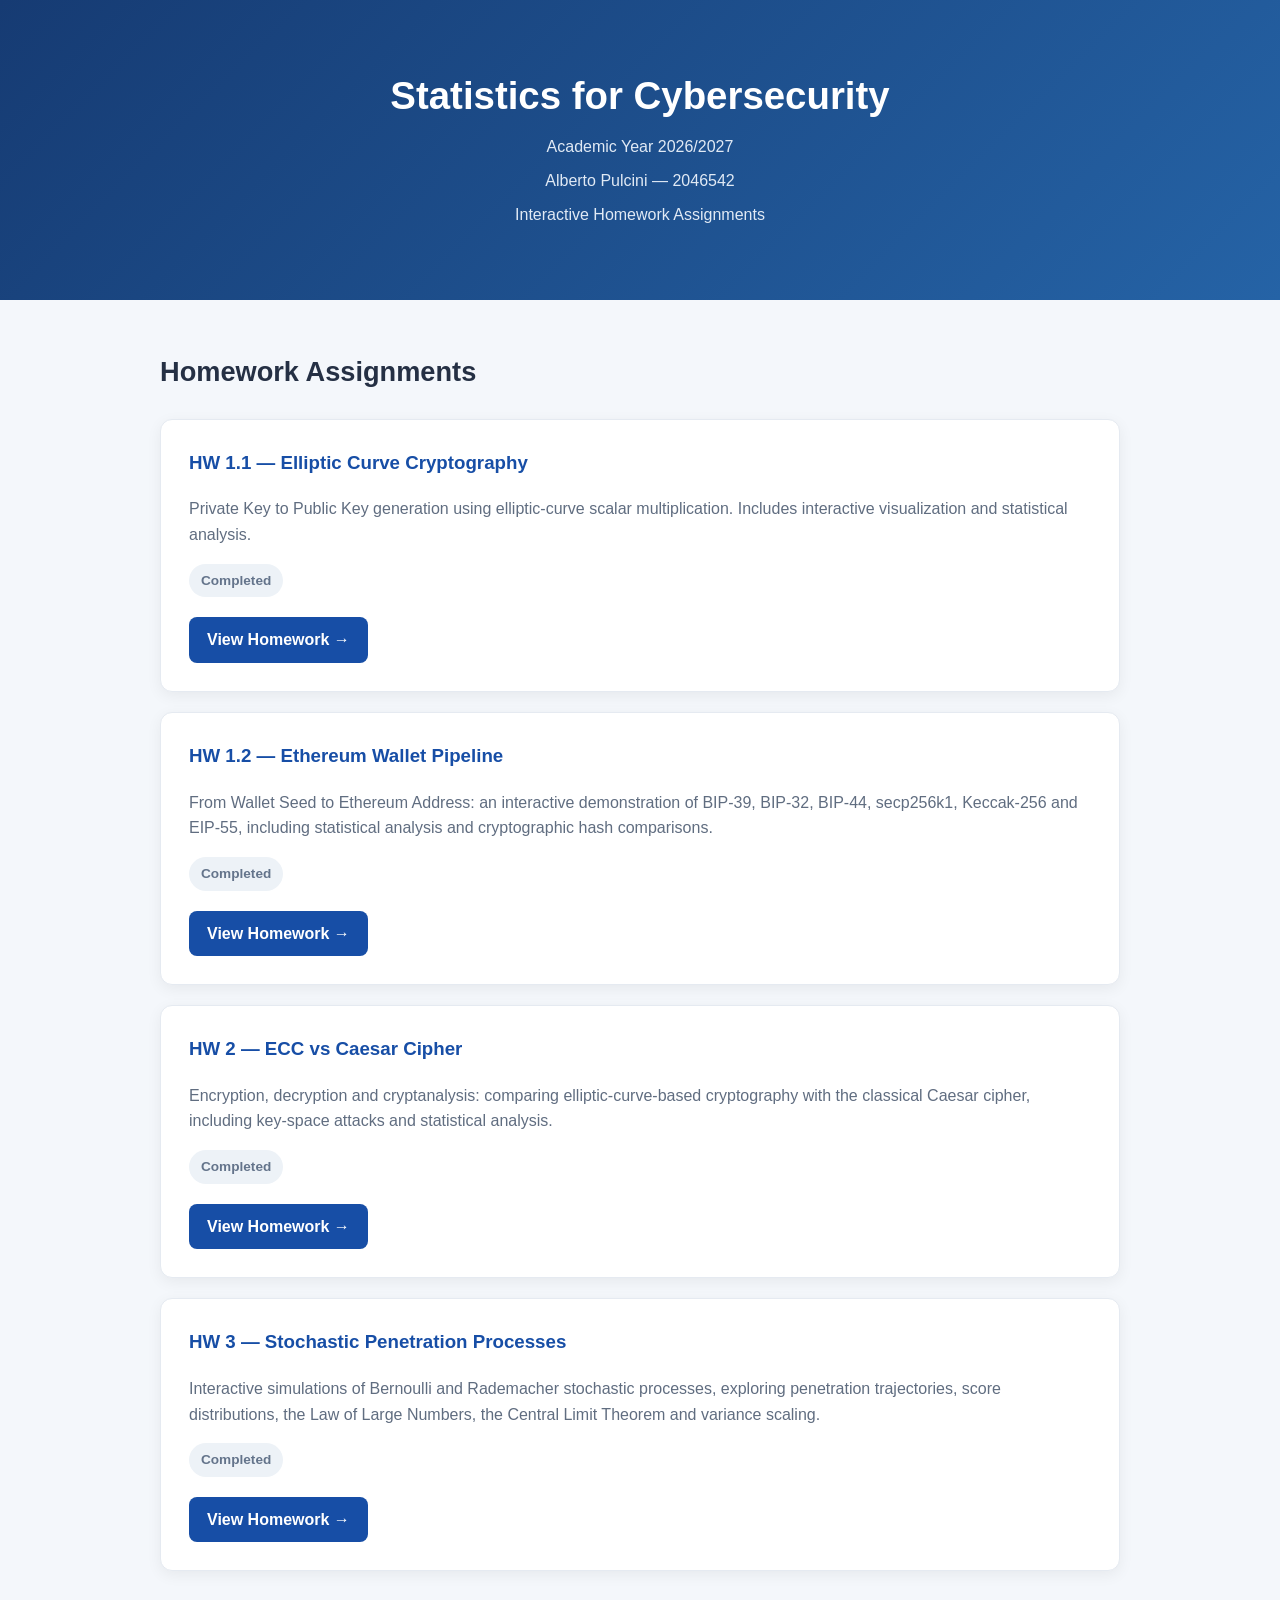
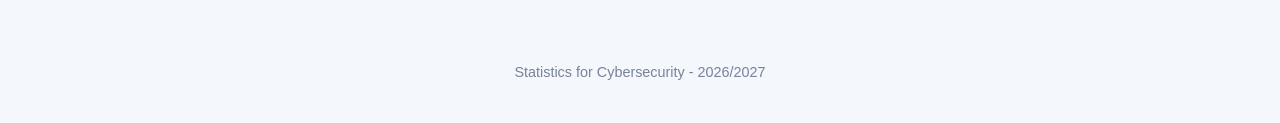
==== index.html @ 11574740 "HW3 - Results and Conclusions" ====
<!DOCTYPE html>
<html lang="en">
<head>
  <meta charset="UTF-8">
  <meta name="viewport"
        content="width=device-width, initial-scale=1.0">

  <title>Statistics for Cybersecurity</title>
  <link rel="stylesheet" href="css/style.css">
</head>

<body>

  <header>
    <h1>Statistics for Cybersecurity</h1>
    <p>Academic Year 2026/2027</p>
    <p>Alberto Pulcini — 2046542</p>
    <p>Interactive Homework Assignments</p>
  </header>

  <main>
    <section class="homework-section">
      <h2>Homework Assignments</h2>
      

      <div class="card">
        <h3>HW 1.1 — Elliptic Curve Cryptography</h3>
      
        <p>
          Private Key to Public Key generation using
          elliptic-curve scalar multiplication.
          Includes interactive visualization and
          statistical analysis.
        </p>
      
        <span class="status">Completed</span>
      
        <div class="card-actions">
          <a href="homework-01/" class="homework-button">
            View Homework →
          </a>
        </div>
      </div>

      

      <div class="card">
        <h3>HW 1.2 — Ethereum Wallet Pipeline</h3>
      
        <p>
          From Wallet Seed to Ethereum Address:
          an interactive demonstration of BIP-39,
          BIP-32, BIP-44, secp256k1, Keccak-256
          and EIP-55, including statistical analysis
          and cryptographic hash comparisons.
        </p>
      
        <span class="status">Completed</span>
      
        <div class="card-actions">
          <a href="homework-02/" class="homework-button">
            View Homework →
          </a>
        </div>
      </div>



      <div class="card">
        <h3>HW 2 — ECC vs Caesar Cipher</h3>
      
        <p>
          Encryption, decryption and cryptanalysis:
          comparing elliptic-curve-based cryptography
          with the classical Caesar cipher, including
          key-space attacks and statistical analysis.
        </p>
      
        <span class="status">Completed</span>
      
        <div class="card-actions">
          <a href="homework-03/" class="homework-button">
            View Homework →
          </a>
        </div>
      </div>



      <div class="card">
        <h3>HW 3 — Stochastic Penetration Processes</h3>

        <p>
          Interactive simulations of Bernoulli and
          Rademacher stochastic processes, exploring
          penetration trajectories, score distributions,
          the Law of Large Numbers, the Central Limit
          Theorem and variance scaling.
        </p>

        <span class="status">Completed</span>

        <div class="card-actions">
          <a href="homework-04/" class="homework-button">
            View Homework →
          </a>
        </div>
      </div>


      
    </section>
  </main>

  <footer>
    <p>Statistics for Cybersecurity - 2026/2027</p>
  </footer>

  <script src="js/main.js"></script>
</body>
</html>
---- css/style.css ----
/* Global styles */

* {
  box-sizing: border-box;
}

body {
  margin: 0;
  font-family: Arial, sans-serif;
  background-color: #f4f7fb;
  color: #253044;
  line-height: 1.6;
}

/* Header */

header {
  background: linear-gradient(135deg, #163b73, #2563a6);
  color: white;
  text-align: center;
  padding: 65px 20px;
}

header h1 {
  margin: 0;
  font-size: 2.4rem;
}

header p {
  margin: 8px 0;
  color: #e1eaf5;
}

/* Main content */

main {
  max-width: 1000px;
  margin: 50px auto;
  padding: 0 20px;
}

.homework-section h2 {
  font-size: 1.7rem;
  margin-bottom: 25px;
}

/* Homework cards */

.card {
  background: white;
  padding: 28px;
  border-radius: 12px;
  margin-bottom: 20px;
  box-shadow: 0 4px 15px rgba(0, 0, 0, 0.06);
  border: 1px solid #e5eaf1;
  transition: transform 0.2s ease;
}

.card:hover {
  transform: translateY(-3px);
}

.card h3 {
  margin-top: 0;
  color: #174ea6;
}

.card p {
  color: #606d80;
}

/* Homework status */

.status {
  display: inline-block;
  background-color: #edf2f7;
  color: #64748b;
  padding: 6px 12px;
  border-radius: 20px;
  font-size: 0.85rem;
  font-weight: bold;
}

/* Footer */

footer {
  text-align: center;
  padding: 25px;
  color: #778399;
  font-size: 0.9rem;
}

/* Responsive layout */

@media (max-width: 600px) {
  header {
    padding: 45px 15px;
  }

  header h1 {
    font-size: 1.8rem;
  }

  main {
    margin: 30px auto;
  }

  .card {
    padding: 20px;
  }
}


/* Homework navigation button */

.card-actions {
  margin-top: 20px;
}

.homework-button {
  display: inline-block;
  background-color: #174ea6;
  color: white;
  text-decoration: none;
  padding: 10px 18px;
  border-radius: 8px;
  font-weight: bold;
  transition: background-color 0.2s ease;
}

.homework-button:hover {
  background-color: #103b80;
}



/* Homework interactive controls */

input[type="number"] {
  display: block;
  width: 100%;
  max-width: 280px;
  margin: 12px 0;
  padding: 12px;
  border: 1px solid #cbd5e1;
  border-radius: 8px;
  font-size: 1rem;
}

button {
  background-color: #174ea6;
  color: white;
  border: none;
  padding: 12px 20px;
  border-radius: 8px;
  font-size: 1rem;
  cursor: pointer;
}

button:hover {
  background-color: #103b80;
}

#result {
  margin-top: 24px;
  font-size: 1.2rem;
  font-weight: bold;
  color: #16803c;
}

#steps {
  max-height: 300px;
  overflow-y: auto;
  margin-top: 12px;
}

#steps p {
  padding: 8px 12px;
  background-color: #f1f5f9;
  border-radius: 6px;
  margin: 5px 0;
  font-family: monospace;
}



/* Animated elliptic curve visualization */

#curveCanvas {
  display: block;
  width: 100%;
  max-width: 540px;
  height: auto;
  margin: 20px auto;
  background: white;
  border: 1px solid #e5eaf1;
  border-radius: 10px;
}

#animationStatus {
  padding: 12px;
  background: #f1f5f9;
  border-radius: 8px;
  font-family: monospace;
}

button:disabled {
  opacity: 0.55;
  cursor: not-allowed;
}



/* Statistical exploration */

/* Chart.js responsive containers */

.chart-container {
  position: relative;
  width: 100%;
  height: 350px;
  margin: 20px 0 40px;
  padding: 15px;
  background: #ffffff;
  border: 1px solid #e5eaf1;
  border-radius: 12px;
  box-sizing: border-box;
}

.chart-container canvas {
  display: block;
}

/* Mobile devices */

@media (max-width: 600px) {
  .chart-container {
    height: 300px;
    padding: 8px;
  }
}



#statisticsResults {
  margin-top: 20px;
  padding: 14px;
  background: #f1f5f9;
  border-radius: 8px;
  font-family: monospace;
  line-height: 1.8;
}


/* Toy private key information */

.key-info {
  margin-top: 12px;
  padding: 12px 16px;
  background: #eff6ff;
  color: #1e40af;
  border-left: 4px solid #2563eb;
  border-radius: 6px;
  font-size: 0.9rem;
}

.key-info:empty {
  display: none;
}



/* Uniformity and periodicity summary */

.analysis-summary {
  margin: 24px 0;
  padding: 20px;
  background: #f8fafc;
  border: 1px solid #e2e8f0;
  border-radius: 10px;
}

.analysis-summary h3 {
  margin-top: 0;
  color: #174ea6;
}

.analysis-summary p {
  margin: 8px 0;
  font-size: 0.95rem;
}

.analysis-summary:empty {
  display: none;
}



/* Avalanche experiment controls */

#bitPosition {
  display: block;
  width: 100%;
  max-width: 280px;
  padding: 12px;
  margin: 12px 0 20px;
  border: 1px solid #cbd5e1;
  border-radius: 8px;
  background: white;
  font-size: 1rem;
}

#avalancheResults p {
  overflow-wrap: anywhere;
}



/* Homework 02 - Wallet pipeline */

#mnemonicInput {
  display: block;
  width: 100%;
  margin: 12px 0;
  padding: 12px;
  border: 1px solid #cbd5e1;
  border-radius: 8px;
  background: #f8fafc;
  font-family: monospace;
  line-height: 1.6;
  resize: vertical;
}

#seedResult {
  white-space: pre-wrap;
  overflow-wrap: anywhere;
  font-family: monospace;
}

#seedResult:empty {
  display: none;
}


/* Homework 02 - Private key derivation */

#privateKeyResult {
  white-space: pre-wrap;
  overflow-wrap: anywhere;
  font-family: monospace;
}

#privateKeyResult:empty {
  display: none;
}


/* Homework 02 - Public key generation */

#publicKeyResult {
  white-space: pre-wrap;
  overflow-wrap: anywhere;
  font-family: monospace;
}

#publicKeyResult:empty {
  display: none;
}


/* Homework 02 - Ethereum address */

#addressResult {
  white-space: pre-wrap;
  overflow-wrap: anywhere;
  font-family: monospace;
}

#addressResult:empty {
  display: none;
}


/* Homework 02 - EIP-55 checksum */

#checksumResult {
  white-space: pre-wrap;
  overflow-wrap: anywhere;
  font-family: monospace;
}

#checksumResult:empty {
  display: none;
}



/* Homework 02 - HD address derivation */

.accounts-table-wrapper {
  width: 100%;
  overflow-x: auto;
  margin-top: 20px;
}

#accountsTable {
  width: 100%;
  border-collapse: collapse;
  font-size: 0.9rem;
}

#accountsTable th,
#accountsTable td {
  padding: 12px;
  text-align: left;
  border-bottom: 1px solid #e2e8f0;
}

#accountsTable th {
  background: #f1f5f9;
  color: #174ea6;
}

#accountsTable tbody tr:hover {
  background: #f8fafc;
}

#accountsTable td {
  overflow-wrap: anywhere;
}

.wallet-note {
  color: #64748b;
  font-size: 0.85rem;
  margin-top: 18px;
}

#accountsSummary:empty {
  display: none;
}



/* Homework 02 - Statistical exploration */

#walletStatsResults {
  white-space: pre-wrap;
  overflow-wrap: anywhere;
  font-family: monospace;
}

#walletStatsResults:empty {
  display: none;
}

#statsAccountCount {
  margin-bottom: 16px;
}

#runWalletStatsBtn {
  margin-bottom: 10px;
}

@media (max-width: 600px) {
  #walletStatsResults {
    font-size: 0.82rem;
  }
}


/* Homework 02 - Hash comparison */

#hashInput {
  display: block;
  width: 100%;
  max-width: 450px;
  padding: 12px;
  margin: 12px 0;
  border: 1px solid #cbd5e1;
  border-radius: 8px;
  font-size: 1rem;
}

#hashComparisonResults {
  white-space: pre-wrap;
  overflow-wrap: anywhere;
  font-family: monospace;
}

#hashComparisonResults:empty {
  display: none;
}



/* Homework 02 - Historical timeline */

.crypto-timeline {
  margin-top: 25px;
  padding-left: 20px;
  border-left: 3px solid #2563eb;
}

.timeline-item {
  position: relative;
  display: flex;
  gap: 20px;
  margin-bottom: 28px;
  padding-left: 15px;
}

.timeline-item::before {
  content: "";
  position: absolute;
  left: -28px;
  top: 8px;
  width: 12px;
  height: 12px;
  border-radius: 50%;
  background: #2563eb;
  border: 3px solid white;
}

.timeline-year {
  min-width: 55px;
  color: #174ea6;
  font-weight: bold;
}

.timeline-item h3 {
  margin: 0 0 8px;
  color: #174ea6;
}

.timeline-item p {
  margin: 0;
  line-height: 1.6;
}

@media (max-width: 600px) {
  .timeline-item {
    flex-direction: column;
    gap: 5px;
  }
}



/* Homework 02 - Keccak avalanche experiment */

#keccakAvalancheResults {
  white-space: pre-wrap;
  overflow-wrap: anywhere;
  font-family: monospace;
  line-height: 1.8;
}

#keccakAvalancheResults:empty {
  display: none;
}

#avalancheTrialCount {
  margin-bottom: 16px;
}

#runKeccakAvalancheBtn {
  margin-bottom: 12px;
}

@media (max-width: 600px) {
  #keccakAvalancheResults {
    font-size: 0.82rem;
  }
}



/* HW 2 - ECC Encryption and Decryption */

.ecc-result {
  white-space: pre-wrap;
  overflow-wrap: anywhere;
  font-family: monospace;
  line-height: 1.7;
}

.ecc-result:empty {
  display: none;
}

#eccPrivateKey,
#eccMessage {
  display: block;
  padding: 12px;
  margin: 12px 0;
  border: 1px solid #cbd5e1;
  border-radius: 8px;
  font-size: 1rem;
  max-width: 450px;
  width: 100%;
}

@media (max-width: 600px) {
  .ecc-result {
    font-size: 0.82rem;
  }
}



/* HW 2 - Caesar Cipher */

.caesar-result {
  white-space: pre-wrap;
  overflow-wrap: anywhere;
  font-family: monospace;
  line-height: 1.7;
}

.caesar-result:empty {
  display: none;
}

#caesarMessage,
#caesarKey {
  display: block;
  width: 100%;
  max-width: 450px;
  padding: 12px;
  margin: 12px 0 18px;
  border: 1px solid #cbd5e1;
  border-radius: 8px;
  font-size: 1rem;
}

@media (max-width: 600px) {
  .caesar-result {
    font-size: 0.82rem;
  }
}



/* HW 2 - Cryptosystem comparison */

.crypto-comparison-table {
  width: 100%;
  border-collapse: collapse;
  font-size: 0.9rem;
  margin-top: 15px;
}

.crypto-comparison-table th,
.crypto-comparison-table td {
  padding: 14px;
  text-align: left;
  vertical-align: top;
  border-bottom: 1px solid #e2e8f0;
}

.crypto-comparison-table th {
  background: #f1f5f9;
  color: #174ea6;
}

.crypto-comparison-table td:first-child {
  font-weight: 600;
  min-width: 140px;
}

.crypto-comparison-table tbody tr:hover {
  background: #f8fafc;
}

@media (max-width: 600px) {
  .crypto-comparison-table {
    font-size: 0.82rem;
  }

  .crypto-comparison-table th,
  .crypto-comparison-table td {
    padding: 10px;
  }
}



/* HW 2 - Caesar Statistical Cryptanalysis */

#caesarAttackCiphertext {
  display: block;
  width: 100%;
  min-height: 120px;
  padding: 12px;
  margin: 12px 0 18px;
  border: 1px solid #cbd5e1;
  border-radius: 8px;
  font-size: 1rem;
  line-height: 1.5;
  resize: vertical;
  box-sizing: border-box;
}

#caesarAttackSummary {
  white-space: pre-wrap;
  overflow-wrap: anywhere;
  font-family: monospace;
  line-height: 1.7;
}

#caesarAttackSummary:empty {
  display: none;
}

.caesar-best-candidate {
  background: #eff6ff;
  font-weight: 600;
}

#caesarCandidatesBody td:last-child {
  min-width: 220px;
  overflow-wrap: anywhere;
}

@media (max-width: 600px) {
  #caesarAttackSummary {
    font-size: 0.82rem;
  }
}



/* HW 2 - Caesar ciphertext length experiment */

#caesarExperimentTrials {
  display: block;
  width: 100%;
  max-width: 250px;
  padding: 12px;
  margin: 12px 0 18px;
  border: 1px solid #cbd5e1;
  border-radius: 8px;
  font-size: 1rem;
}

#caesarLengthSummary {
  white-space: pre-wrap;
  overflow-wrap: anywhere;
  font-family: monospace;
  line-height: 1.7;
}

#caesarLengthSummary:empty {
  display: none;
}

#caesarLengthTableBody td {
  font-variant-numeric: tabular-nums;
}

@media (max-width: 600px) {
  #caesarLengthSummary {
    font-size: 0.82rem;
  }
}



/* HW 3 - Stochastic Process Simulator */

#stochasticModel,
#stochasticSystems,
#stochasticAttackers,
#stochasticProbability {
  display: block;
  width: 100%;
  max-width: 350px;
  padding: 12px;
  margin: 10px 0 20px;
  border: 1px solid #cbd5e1;
  border-radius: 8px;
  font-size: 1rem;
  background: white;
  box-sizing: border-box;
}

#bernoulliProbabilityGroup[hidden] {
  display: none;
}

.stochastic-result {
  white-space: pre-wrap;
  overflow-wrap: anywhere;
  font-family: monospace;
  line-height: 1.7;
}

.stochastic-result:empty {
  display: none;
}

#runStochasticSimulationBtn {
  margin-bottom: 12px;
}

@media (max-width: 600px) {
  .stochastic-result {
    font-size: 0.82rem;
  }
}



/* HW 3 - Score Distributions */

#scoreDistributionTableBody td {
  font-variant-numeric: tabular-nums;
}

#scoreDistributionTableBody td:first-child {
  font-weight: 600;
}

#analyzeScoreDistributionsBtn {
  margin-bottom: 16px;
}



/* HW 3 - Law of Large Numbers */

#llnMaxSystems,
#llnAttackers,
#llnEpsilon {
  display: block;
  width: 100%;
  max-width: 350px;
  padding: 12px;
  margin: 10px 0 20px;
  border: 1px solid #cbd5e1;
  border-radius: 8px;
  font-size: 1rem;
  background: white;
  box-sizing: border-box;
}

#runLlnExperimentBtn {
  margin-bottom: 16px;
}

#llnTableBody td {
  font-variant-numeric: tabular-nums;
}

@media (max-width: 600px) {
  #llnTableBody {
    font-size: 0.82rem;
  }
}



/* HW 3 - Central Limit Theorem */

#cltAttackers,
#cltSelectedN {
  display: block;
  width: 100%;
  max-width: 350px;
  padding: 12px;
  margin: 10px 0 20px;
  border: 1px solid #cbd5e1;
  border-radius: 8px;
  font-size: 1rem;
  background: white;
  box-sizing: border-box;
}

#cltSelectedN:disabled {
  background: #f1f5f9;
  cursor: not-allowed;
}

#runCltExperimentBtn {
  margin-bottom: 16px;
}

#cltResultsTableBody td {
  font-variant-numeric: tabular-nums;
}

@media (max-width: 600px) {
  #cltResultsTableBody {
    font-size: 0.82rem;
  }
}



/* HW 3 - Variance and Scaling Analysis */

#varianceAttackers {
  display: block;
  width: 100%;
  max-width: 350px;
  padding: 12px;
  margin: 10px 0 20px;
  border: 1px solid #cbd5e1;
  border-radius: 8px;
  font-size: 1rem;
  background: white;
  box-sizing: border-box;
}

#runVarianceExperimentBtn {
  margin-bottom: 16px;
}

#varianceResultsTableBody td {
  font-variant-numeric: tabular-nums;
}

@media (max-width: 600px) {
  #varianceResultsTableBody {
    font-size: 0.82rem;
  }
}



/* HW 3 - Systems and Attackers Experiment */

#runSystemsAttackersBtn {
  margin-bottom: 16px;
}

#systemsAttackersTableBody td {
  font-variant-numeric: tabular-nums;
}

#systemsAttackersTableBody td:first-child,
#systemsAttackersTableBody td:nth-child(2) {
  font-weight: 600;
}

@media (max-width: 600px) {
  #systemsAttackersSummary {
    font-size: 0.82rem;
  }
}
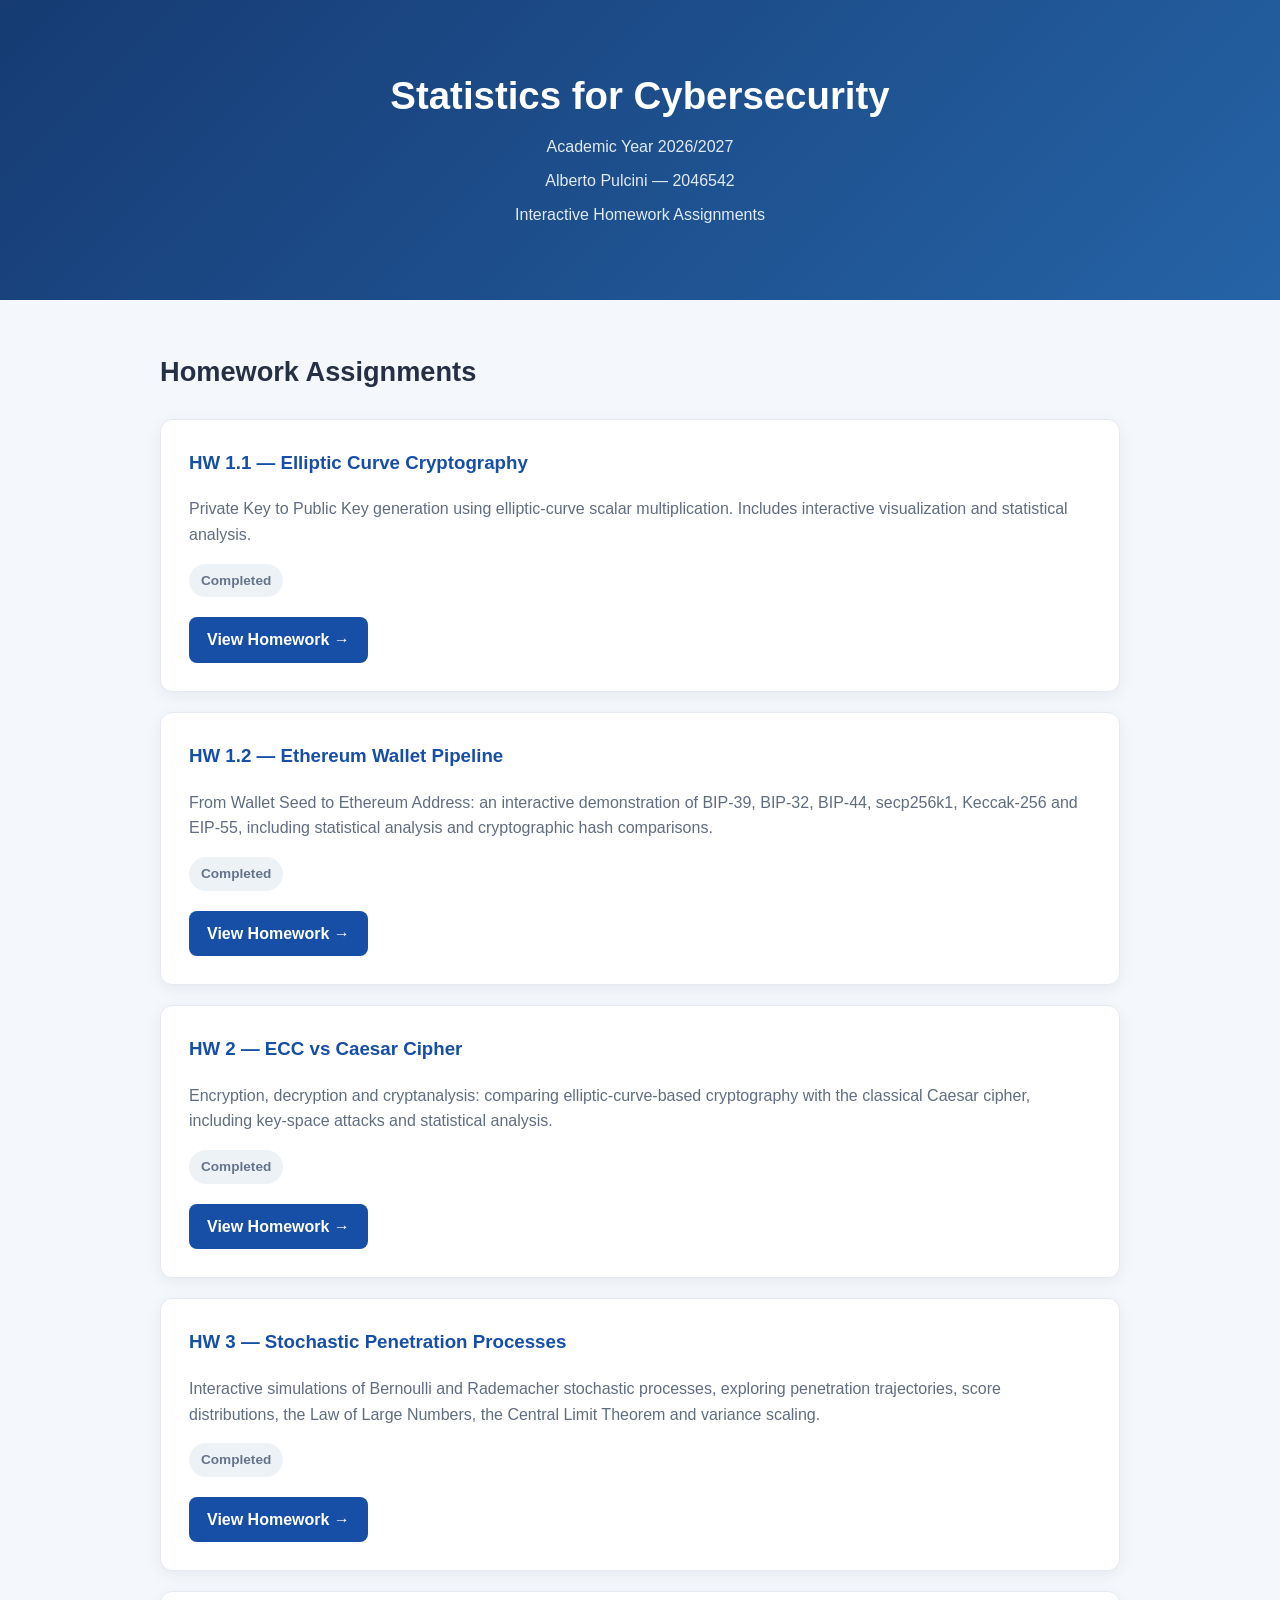
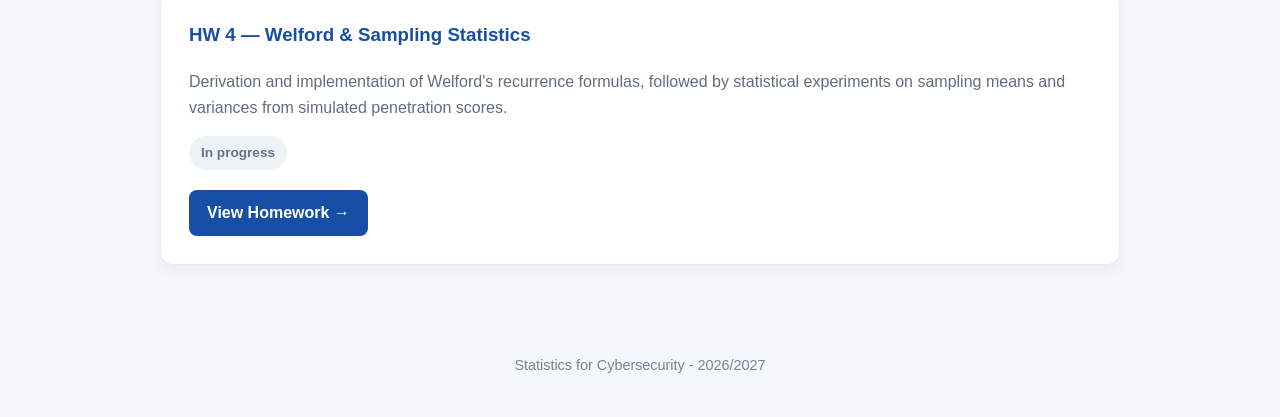
==== commit 8f669d99: "HW4 - Start" ====
--- a/index.html
+++ b/index.html
@@ -108,6 +108,30 @@
       </div>
 
 
+
+      <div class="card">
+
+        <h3>HW 4 — Welford & Sampling Statistics</h3>
+
+        <p>
+          Derivation and implementation of Welford's
+          recurrence formulas, followed by statistical
+          experiments on sampling means and variances
+          from simulated penetration scores.
+        </p>
+
+        <span class="status">In progress</span>
+
+        <div class="card-actions">
+          <a href="homework-05/" class="homework-button">
+            View Homework →
+          </a>
+        </div>
+
+      </div>
+
+
+
       
     </section>
   </main>
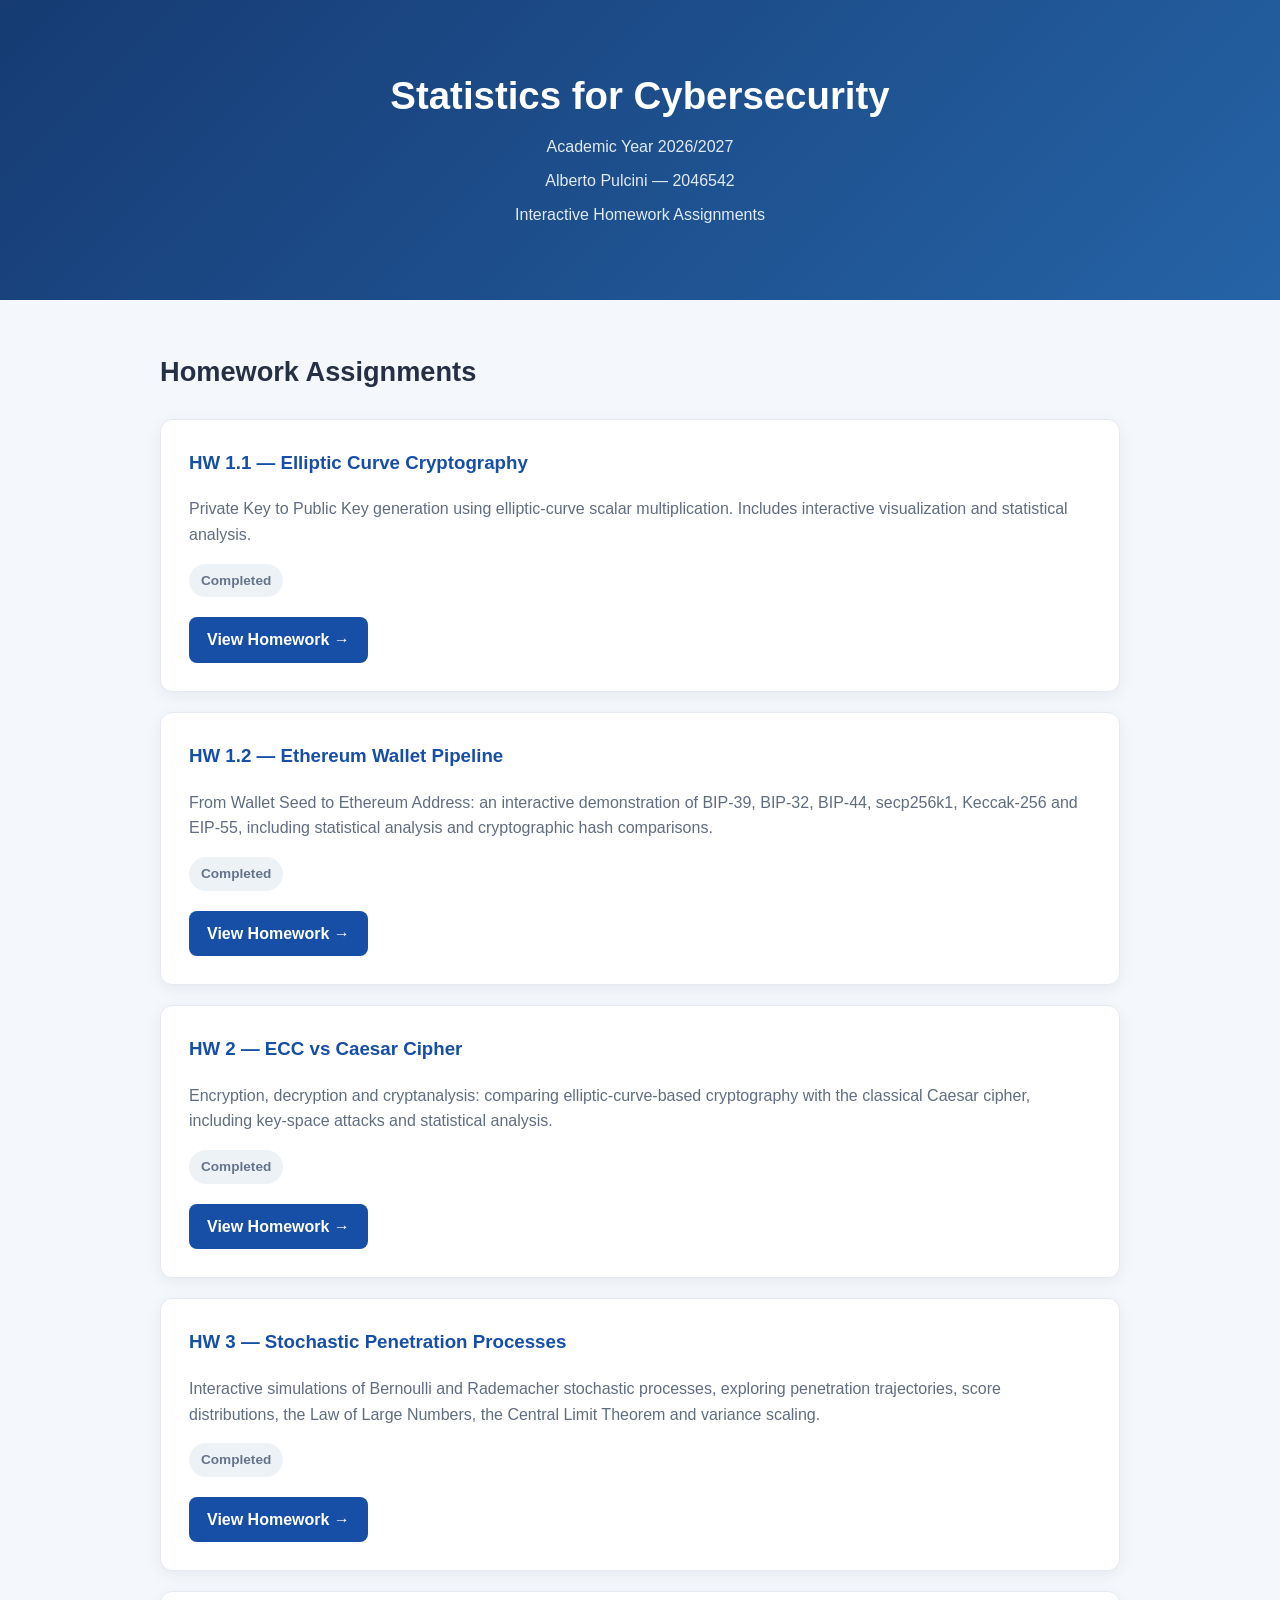
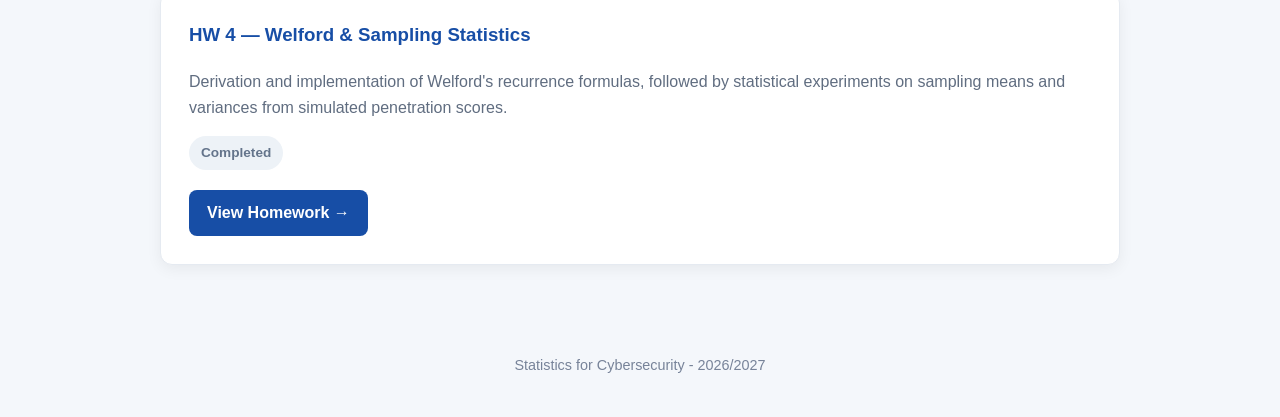
==== commit 237212f7: "HW4 - Result and Conclusion" ====
--- a/index.html
+++ b/index.html
@@ -120,7 +120,7 @@
           from simulated penetration scores.
         </p>
 
-        <span class="status">In progress</span>
+        <span class="status">Completed</span>
 
         <div class="card-actions">
           <a href="homework-05/" class="homework-button">
--- a/css/style.css
+++ b/css/style.css
@@ -948,3 +948,152 @@
     font-size: 0.82rem;
   }
 }
+
+
+
+/* HW 4 - Interactive Welford Algorithm */
+
+#welfordObservations {
+  display: block;
+  width: 100%;
+  max-width: 500px;
+  padding: 12px;
+  margin: 10px 0 20px;
+  border: 1px solid #cbd5e1;
+  border-radius: 8px;
+  font-size: 1rem;
+  background: white;
+  box-sizing: border-box;
+}
+
+.welford-controls {
+  display: flex;
+  flex-wrap: wrap;
+  gap: 10px;
+  margin-bottom: 20px;
+}
+
+.welford-controls button:disabled {
+  opacity: 0.5;
+  cursor: not-allowed;
+}
+
+#welfordSummary,
+#welfordVerification {
+  white-space: pre-wrap;
+  overflow-wrap: anywhere;
+}
+
+#welfordStepsBody td {
+  font-variant-numeric: tabular-nums;
+}
+
+#welfordStepsBody td:first-child {
+  font-weight: 600;
+}
+
+@media (max-width: 600px) {
+  .welford-controls {
+    flex-direction: column;
+  }
+
+  .welford-controls button {
+    width: 100%;
+  }
+}
+
+
+
+/* HW 4 - Sampling Simulation */
+
+#samplingSystems,
+#samplingHackers {
+  display: block;
+  width: 100%;
+  max-width: 350px;
+  padding: 12px;
+  margin: 10px 0 20px;
+  border: 1px solid #cbd5e1;
+  border-radius: 8px;
+  font-size: 1rem;
+  background: white;
+  box-sizing: border-box;
+}
+
+#runSamplingSimulationBtn {
+  margin-bottom: 16px;
+}
+
+#samplingSimulationSummary {
+  white-space: pre-wrap;
+  overflow-wrap: anywhere;
+}
+
+#samplingHackersTableBody td {
+  font-variant-numeric: tabular-nums;
+}
+
+#samplingHackersTableBody td:first-child {
+  font-weight: 600;
+}
+
+
+
+/* HW 4 - Sampling Means and Variances */
+
+#analyzeSamplingBtn {
+  margin-bottom: 16px;
+}
+
+#samplingAnalysisSummary {
+  white-space: pre-wrap;
+  overflow-wrap: anywhere;
+}
+
+#samplingAnalysisTableBody td {
+  font-variant-numeric: tabular-nums;
+}
+
+#samplingAnalysisTableBody td:first-child {
+  font-weight: 600;
+}
+
+
+
+/* HW 4 - Effect of Sample Size */
+
+#sampleSizeHackers {
+  display: block;
+  width: 100%;
+  max-width: 350px;
+  padding: 12px;
+  margin: 10px 0 20px;
+  border: 1px solid #cbd5e1;
+  border-radius: 8px;
+  font-size: 1rem;
+  background: white;
+  box-sizing: border-box;
+}
+
+#runSampleSizeExperimentBtn {
+  margin-bottom: 16px;
+}
+
+#sampleSizeSummary {
+  white-space: pre-wrap;
+  overflow-wrap: anywhere;
+}
+
+#sampleSizeResultsTableBody td {
+  font-variant-numeric: tabular-nums;
+}
+
+#sampleSizeResultsTableBody td:first-child {
+  font-weight: 600;
+}
+
+@media (max-width: 600px) {
+  #sampleSizeSummary {
+    font-size: 0.82rem;
+  }
+}
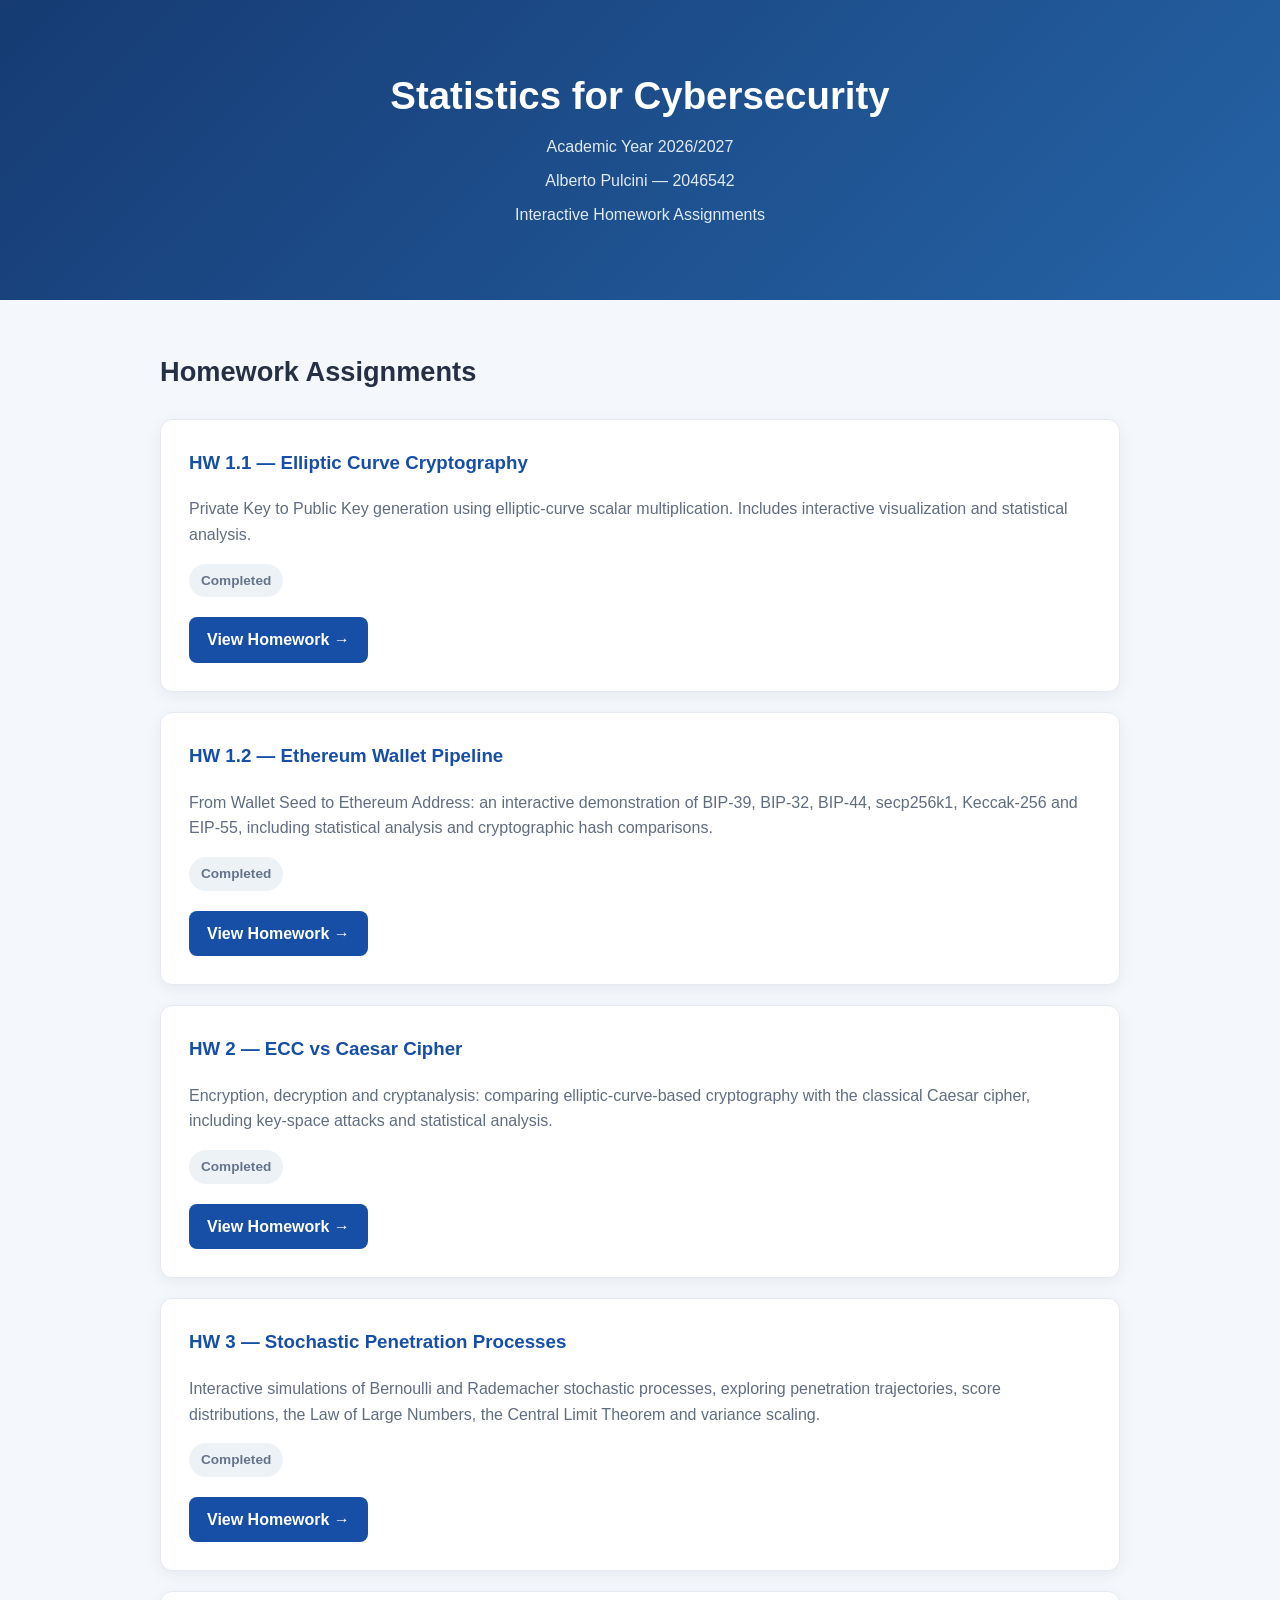
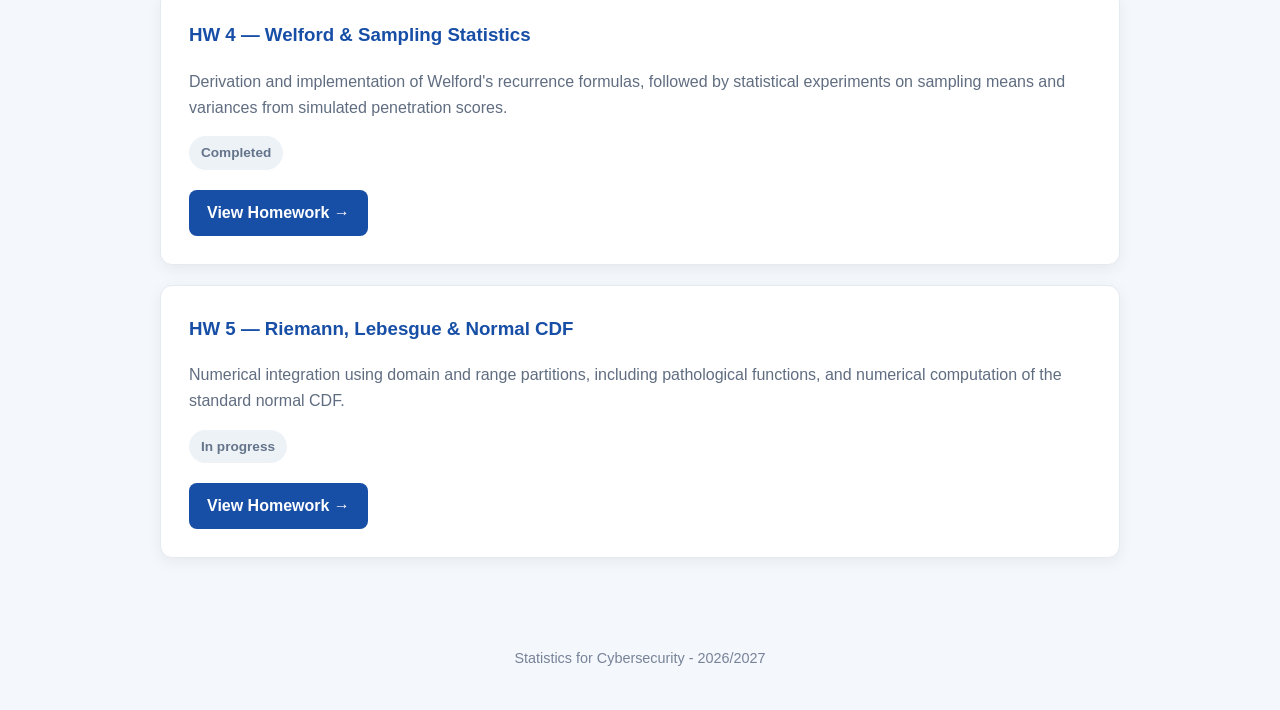
==== commit 38d111dd: "HW5 - Project Structure & Theoretical Background" ====
--- a/index.html
+++ b/index.html
@@ -132,6 +132,28 @@
 
 
 
+      <div class="card">
+
+        <h3>HW 5 — Riemann, Lebesgue & Normal CDF</h3>
+
+        <p>
+          Numerical integration using domain and
+          range partitions, including pathological
+          functions, and numerical computation
+          of the standard normal CDF.
+        </p>
+
+        <span class="status">In progress</span>
+
+        <div class="card-actions">
+          <a href="homework-06/" class="homework-button">
+            View Homework →
+          </a>
+        </div>
+
+      </div>
+
+
       
     </section>
   </main>
--- a/css/style.css
+++ b/css/style.css
@@ -229,6 +229,7 @@
 
 .chart-container canvas {
   display: block;
+  max-width: 100%;
 }
 
 /* Mobile devices */
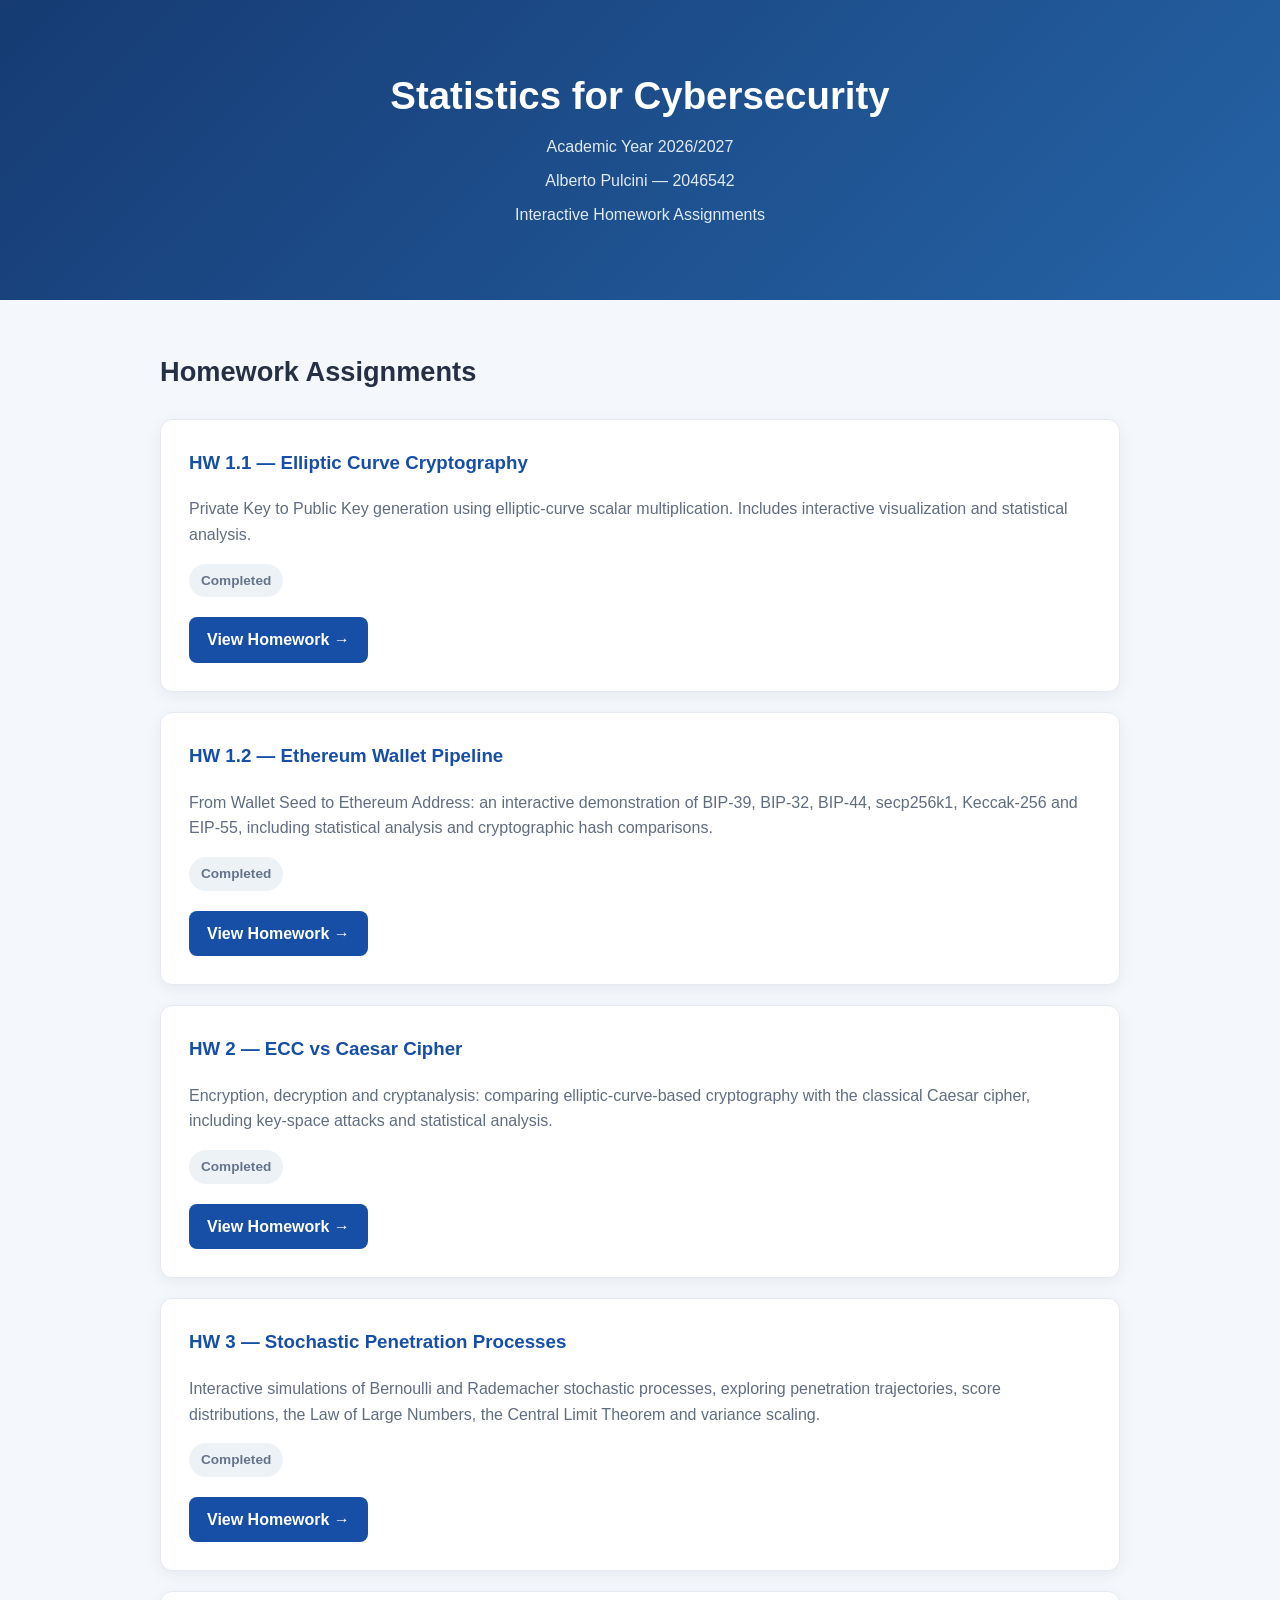
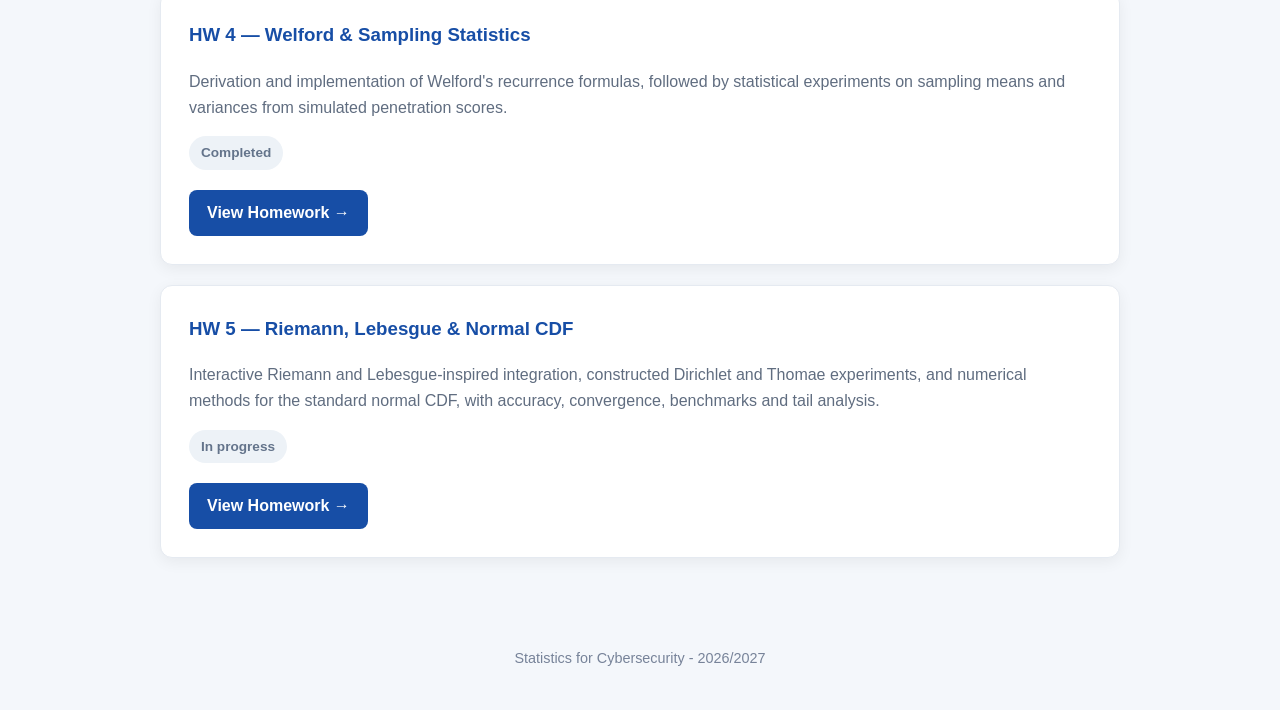
==== commit c68cc84f: "HW5 - Final Validation and Documentation" ====
--- a/index.html
+++ b/index.html
@@ -137,10 +137,11 @@
         <h3>HW 5 — Riemann, Lebesgue & Normal CDF</h3>
 
         <p>
-          Numerical integration using domain and
-          range partitions, including pathological
-          functions, and numerical computation
-          of the standard normal CDF.
+          Interactive Riemann and Lebesgue-inspired
+          integration, constructed Dirichlet and Thomae
+          experiments, and numerical methods for the
+          standard normal CDF, with accuracy, convergence,
+          benchmarks and tail analysis.
         </p>
 
         <span class="status">In progress</span>
--- a/css/style.css
+++ b/css/style.css
@@ -1098,3 +1098,68 @@
     font-size: 0.82rem;
   }
 }
+
+/* HW 5 - Riemann simulator controls */
+#riemannFunction,
+#riemannMethod,
+#lebesgueFunction,
+#lebesgueMethod,
+#comparisonFunction,
+#dirichletSampling,
+#thomaeTagMethod,
+#normalCdfMethod,
+#cdfReferenceKind {
+  display: block;
+  width: 100%;
+  max-width: 450px;
+  padding: 12px;
+  margin: 12px 0;
+  border: 1px solid #cbd5e1;
+  border-radius: 8px;
+  background: white;
+  font-size: 1rem;
+}
+
+#calculateLebesgueBtn {
+  max-width: 100%;
+  white-space: normal;
+}
+
+/* HW 5 - Comparison and exact rational-point controls */
+#comparisonControls button,
+#runDirichletBtn,
+#runThomaeBtn {
+  max-width: 100%;
+  white-space: normal;
+}
+
+.integration-actions {
+  display: flex;
+  flex-wrap: wrap;
+  gap: 10px;
+}
+
+#thomaeNumerator,
+#thomaeDenominator {
+  display: block;
+  width: 100%;
+  max-width: 450px;
+  margin: 12px 0;
+  padding: 12px;
+  border: 1px solid #cbd5e1;
+  border-radius: 8px;
+  font-size: 1rem;
+}
+
+/* HW 5 - Pending Normal CDF controls */
+#normalCdfControls button,
+#cdfExperimentControls button,
+#cdfBenchmarkControls button {
+  max-width: 100%;
+  white-space: normal;
+}
+
+#normalCdfControls :disabled {
+  cursor: not-allowed;
+  opacity: 0.6;
+}
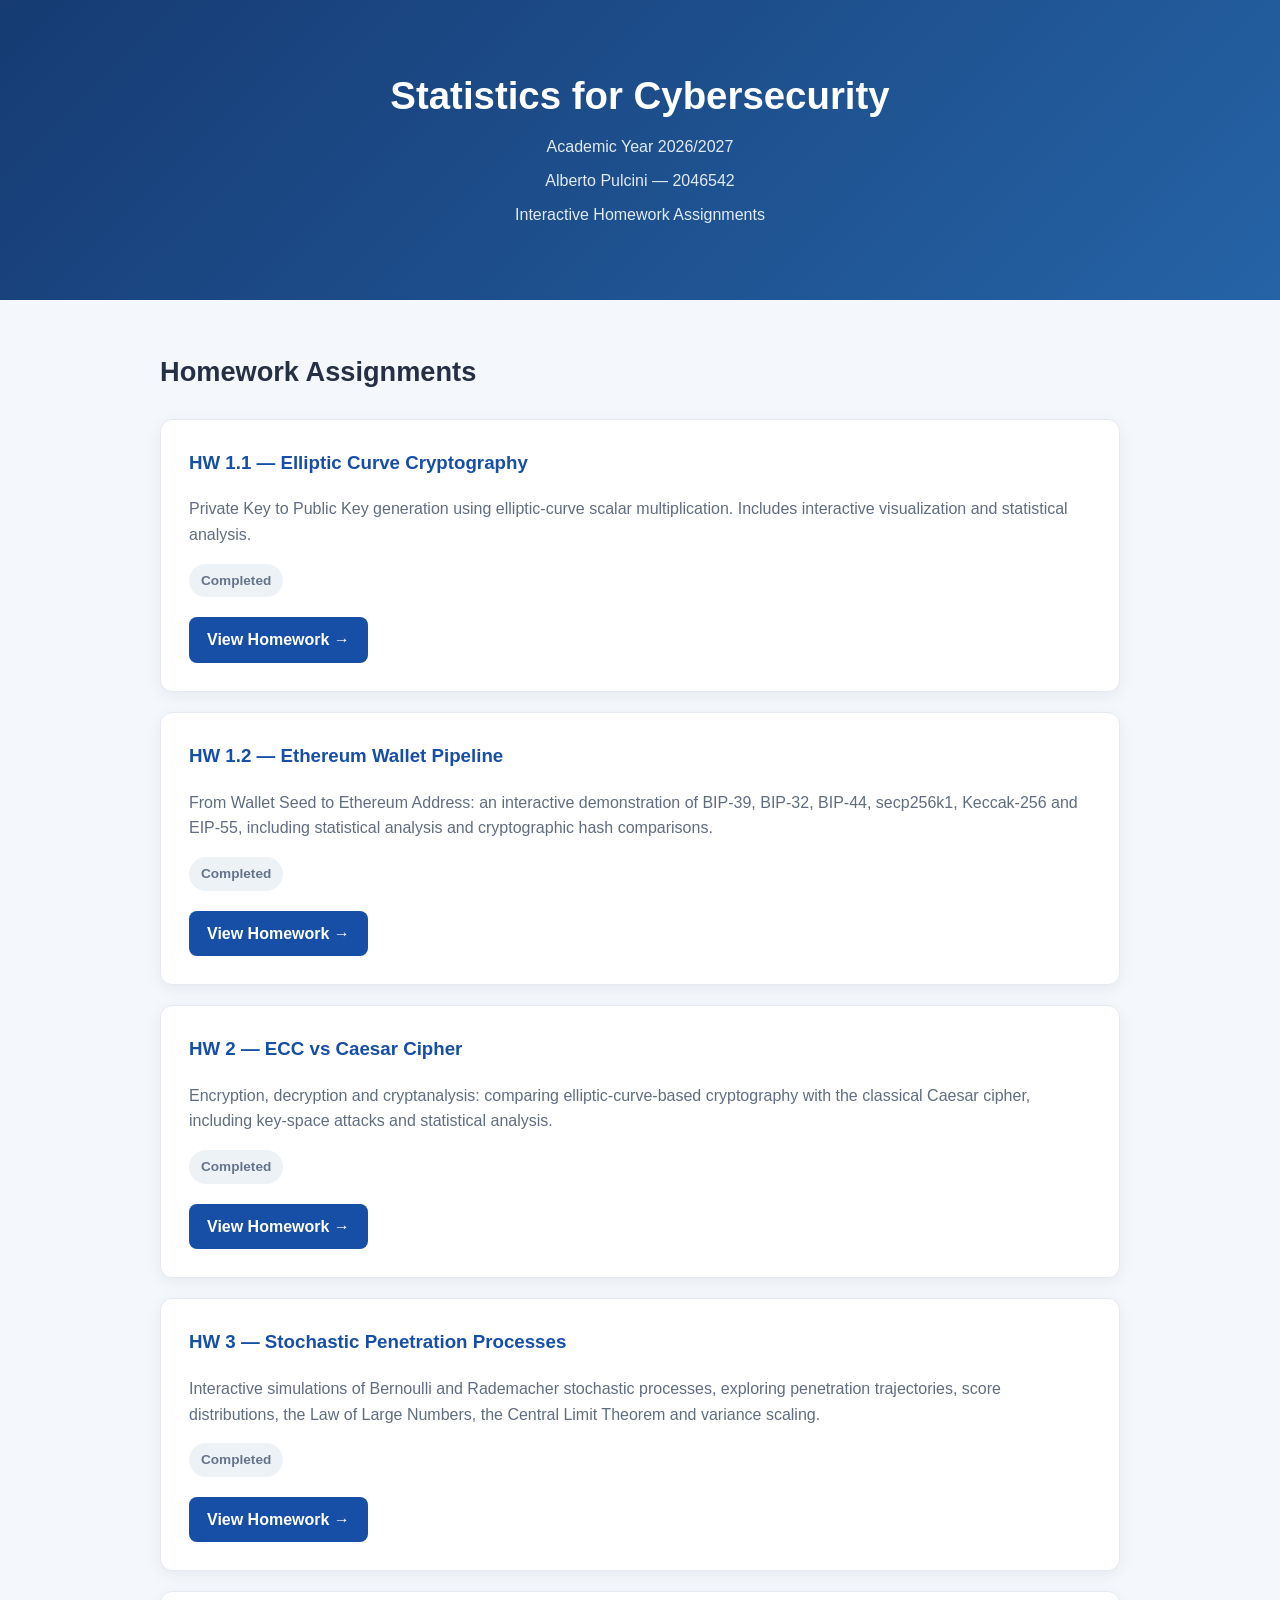
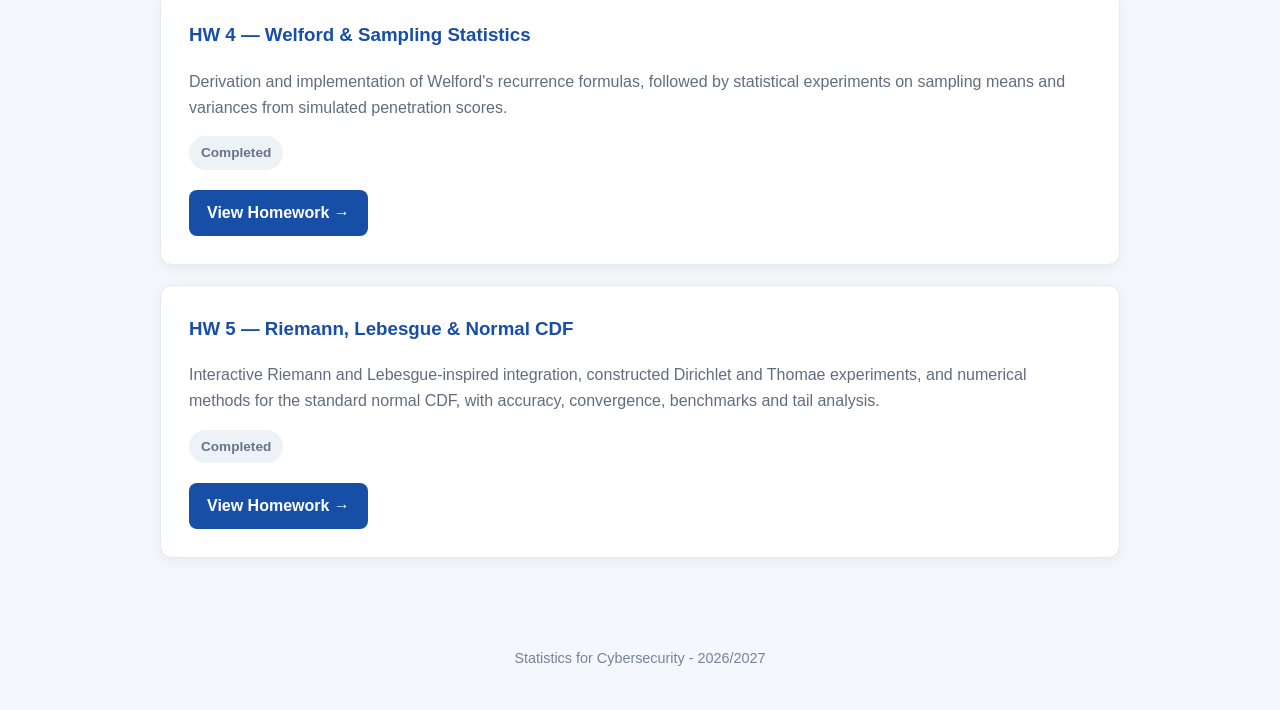
==== commit 42910905: "HW5 - Scientific Review and Final Conclusions" ====
--- a/index.html
+++ b/index.html
@@ -144,7 +144,7 @@
           benchmarks and tail analysis.
         </p>
 
-        <span class="status">In progress</span>
+        <span class="status">Completed</span>
 
         <div class="card-actions">
           <a href="homework-06/" class="homework-button">
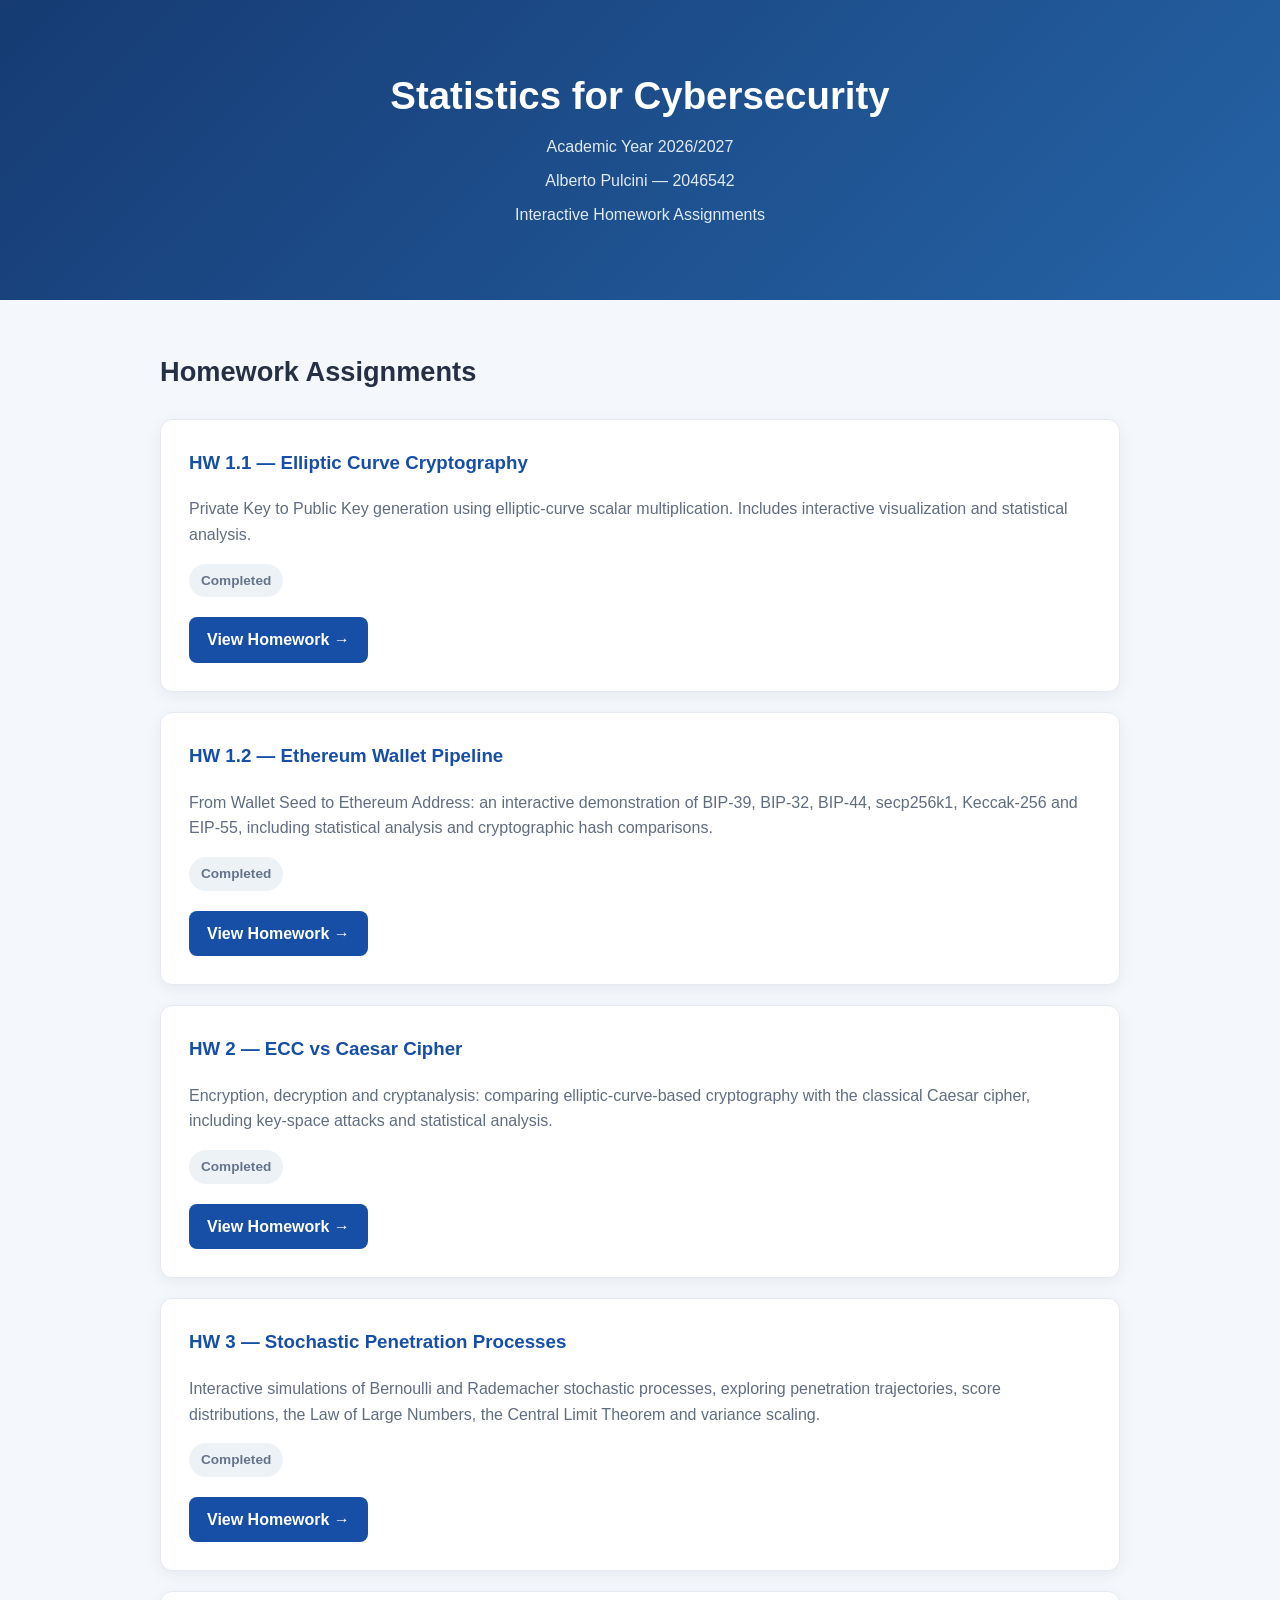
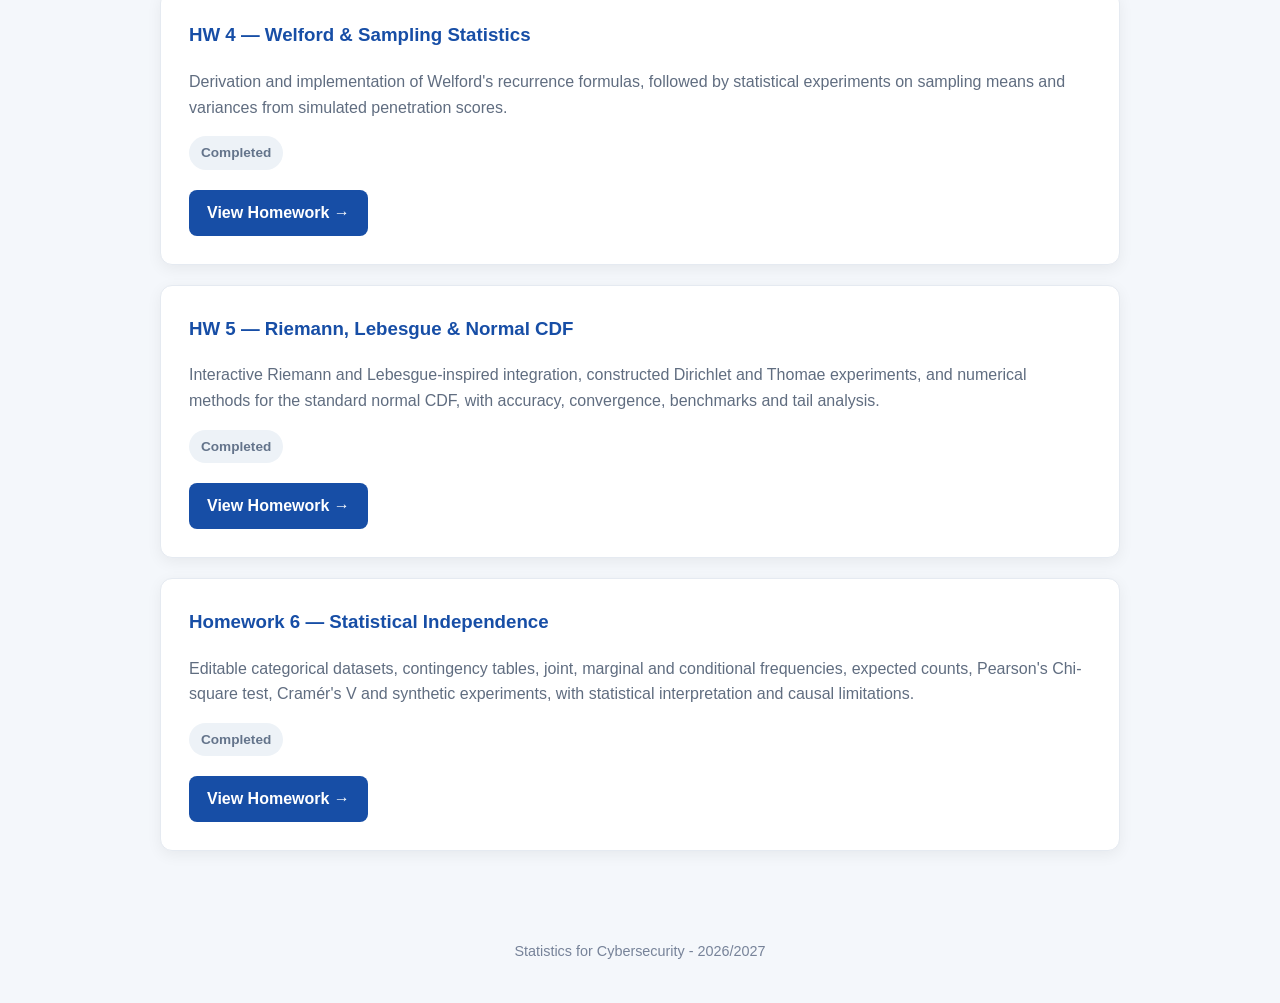
==== commit dc77c387: "HW6 - Final Validation and Publication" ====
--- a/index.html
+++ b/index.html
@@ -21,7 +21,8 @@
   <main>
     <section class="homework-section">
       <h2>Homework Assignments</h2>
-      
+
+
 
       <div class="card">
         <h3>HW 1.1 — Elliptic Curve Cryptography</h3>
@@ -156,6 +157,28 @@
 
 
       
+      <div class="card">
+
+        <h3>Homework 6 — Statistical Independence</h3>
+
+        <p>
+          Editable categorical datasets, contingency tables,
+          joint, marginal and conditional frequencies,
+          expected counts, Pearson's Chi-square test,
+          Cramér's V and synthetic experiments, with
+          statistical interpretation and causal limitations.
+        </p>
+
+        <span class="status">Completed</span>
+
+        <div class="card-actions">
+          <a href="homework-07/" class="homework-button">
+            View Homework →
+          </a>
+        </div>
+
+      </div>
+
     </section>
   </main>
 
--- a/css/style.css
+++ b/css/style.css
@@ -1,3 +1,99 @@
+/* HW 6 — Dataset editor and observed contingency table */
+#independenceDatasetInput {
+  display: block;
+  width: 100%;
+  min-width: 0;
+  margin: 12px 0;
+  padding: 12px;
+  border: 1px solid #cbd5e1;
+  border-radius: 8px;
+  font: inherit;
+  resize: vertical;
+}
+
+.independence-actions {
+  display: flex;
+  flex-wrap: wrap;
+  gap: 10px;
+  margin-top: 16px;
+}
+
+section[aria-labelledby="dataset-contingency"] .card,
+section[aria-labelledby="marginal-conditional"] .card,
+section[aria-labelledby="expected-frequencies"] .card,
+section[aria-labelledby="chi-square"] .card,
+section[aria-labelledby="statistical-interpretation"] .card,
+section[aria-labelledby="experiments-conclusions"] .card {
+  min-width: 0;
+  overflow-wrap: anywhere;
+}
+
+#independenceTableContainer,
+.independence-frequency-table {
+  width: 100%;
+  overflow-x: auto;
+}
+
+#independenceComparisonTable {
+  max-height: 420px;
+  overflow: auto;
+}
+
+#independenceTableContainer table,
+.independence-frequency-table table {
+  border-collapse: collapse;
+  width: 100%;
+}
+
+#independenceTableContainer th,
+#independenceTableContainer td,
+.independence-frequency-table th,
+.independence-frequency-table td {
+  border: 1px solid #cbd5e1;
+  padding: 8px;
+  text-align: left;
+  min-width: 70px;
+  max-width: 180px;
+}
+
+#independenceTableContainer td,
+.independence-frequency-table td {
+  font-variant-numeric: tabular-nums;
+}
+
+#independenceTableContainer th,
+.independence-frequency-table th {
+  background-color: #edf2f7;
+}
+
+#independenceFrequencyFormat,
+#independenceAlpha,
+#independenceExperiment {
+  display: block;
+  width: 100%;
+  max-width: 280px;
+  padding: 12px;
+  margin: 12px 0;
+  border: 1px solid #cbd5e1;
+  border-radius: 8px;
+  font: inherit;
+  background: white;
+}
+
+.independence-frequency-chart {
+  position: relative;
+  height: 280px;
+  width: 100%;
+  min-width: 0;
+  margin-top: 20px;
+}
+
+.independence-frequency-chart canvas {
+  display: block;
+  width: 100%;
+  max-width: 100%;
+}
+
 /* Global styles */
 
 * {
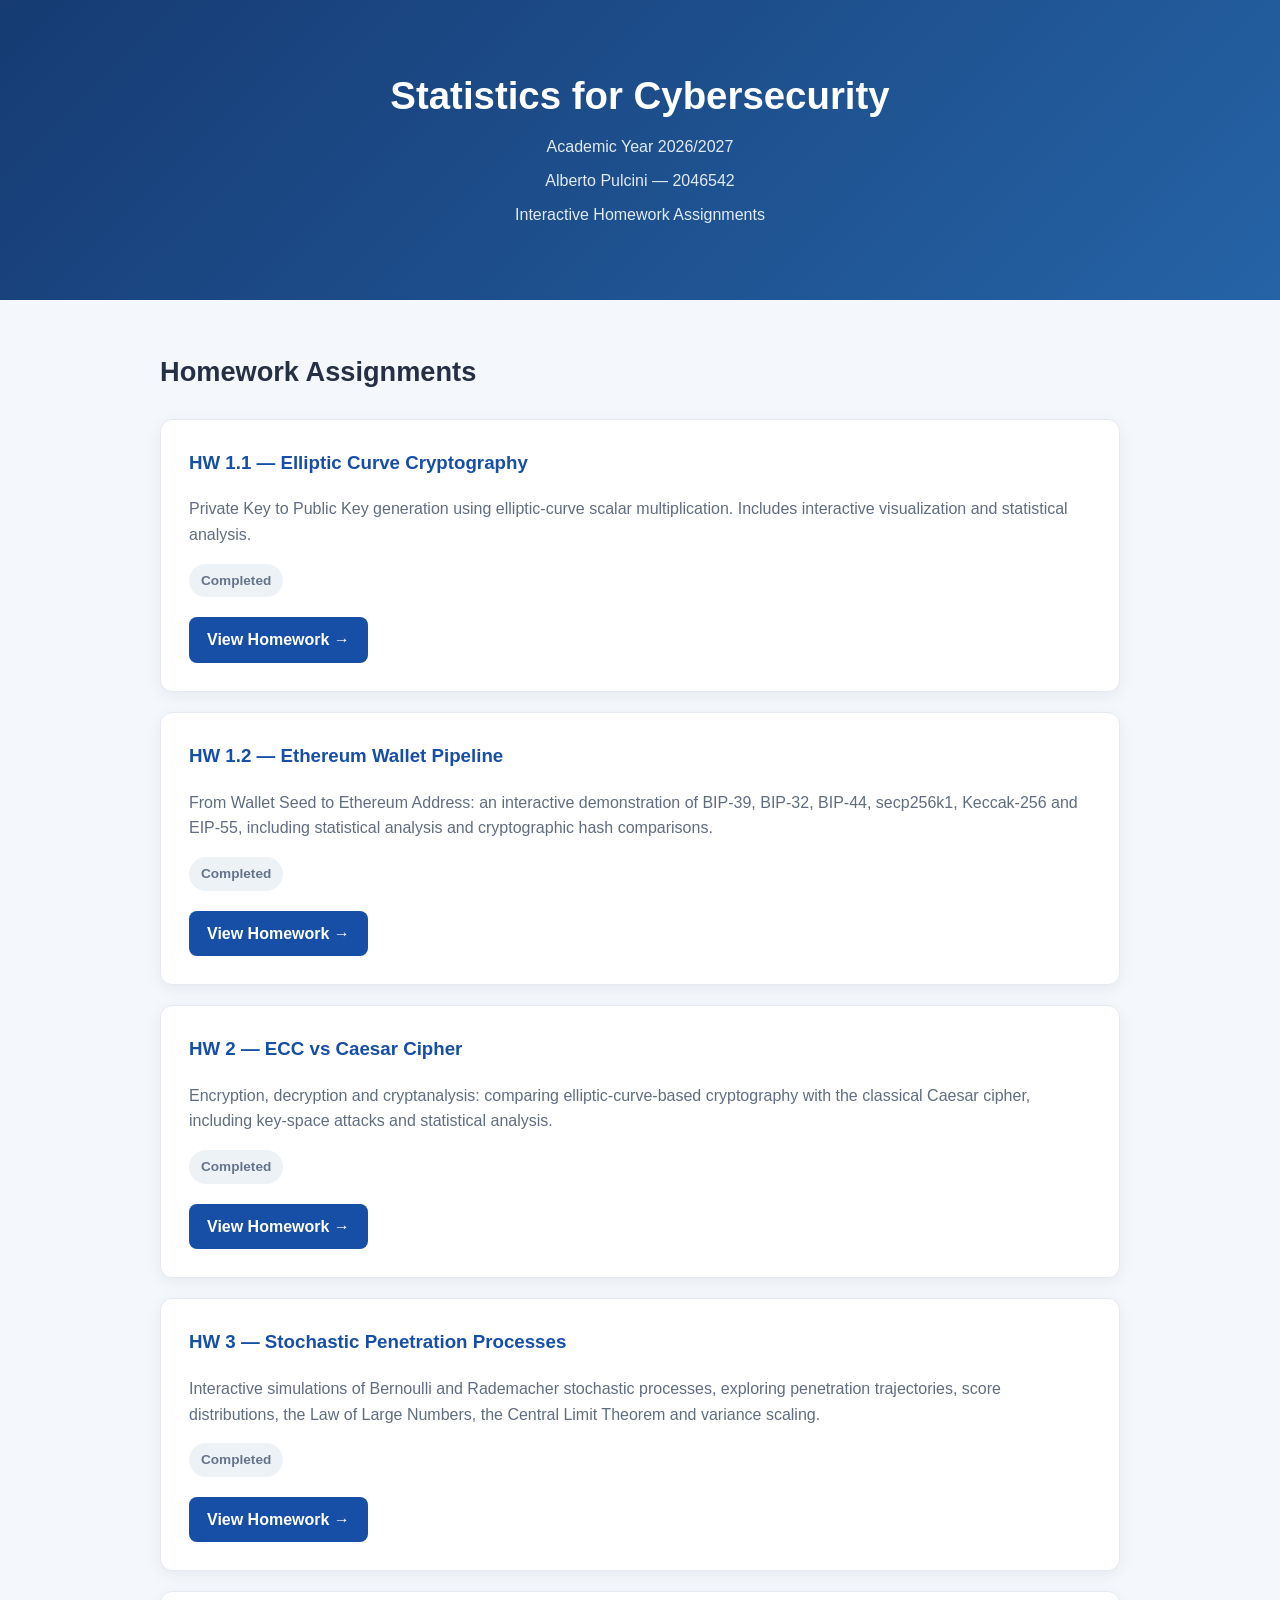
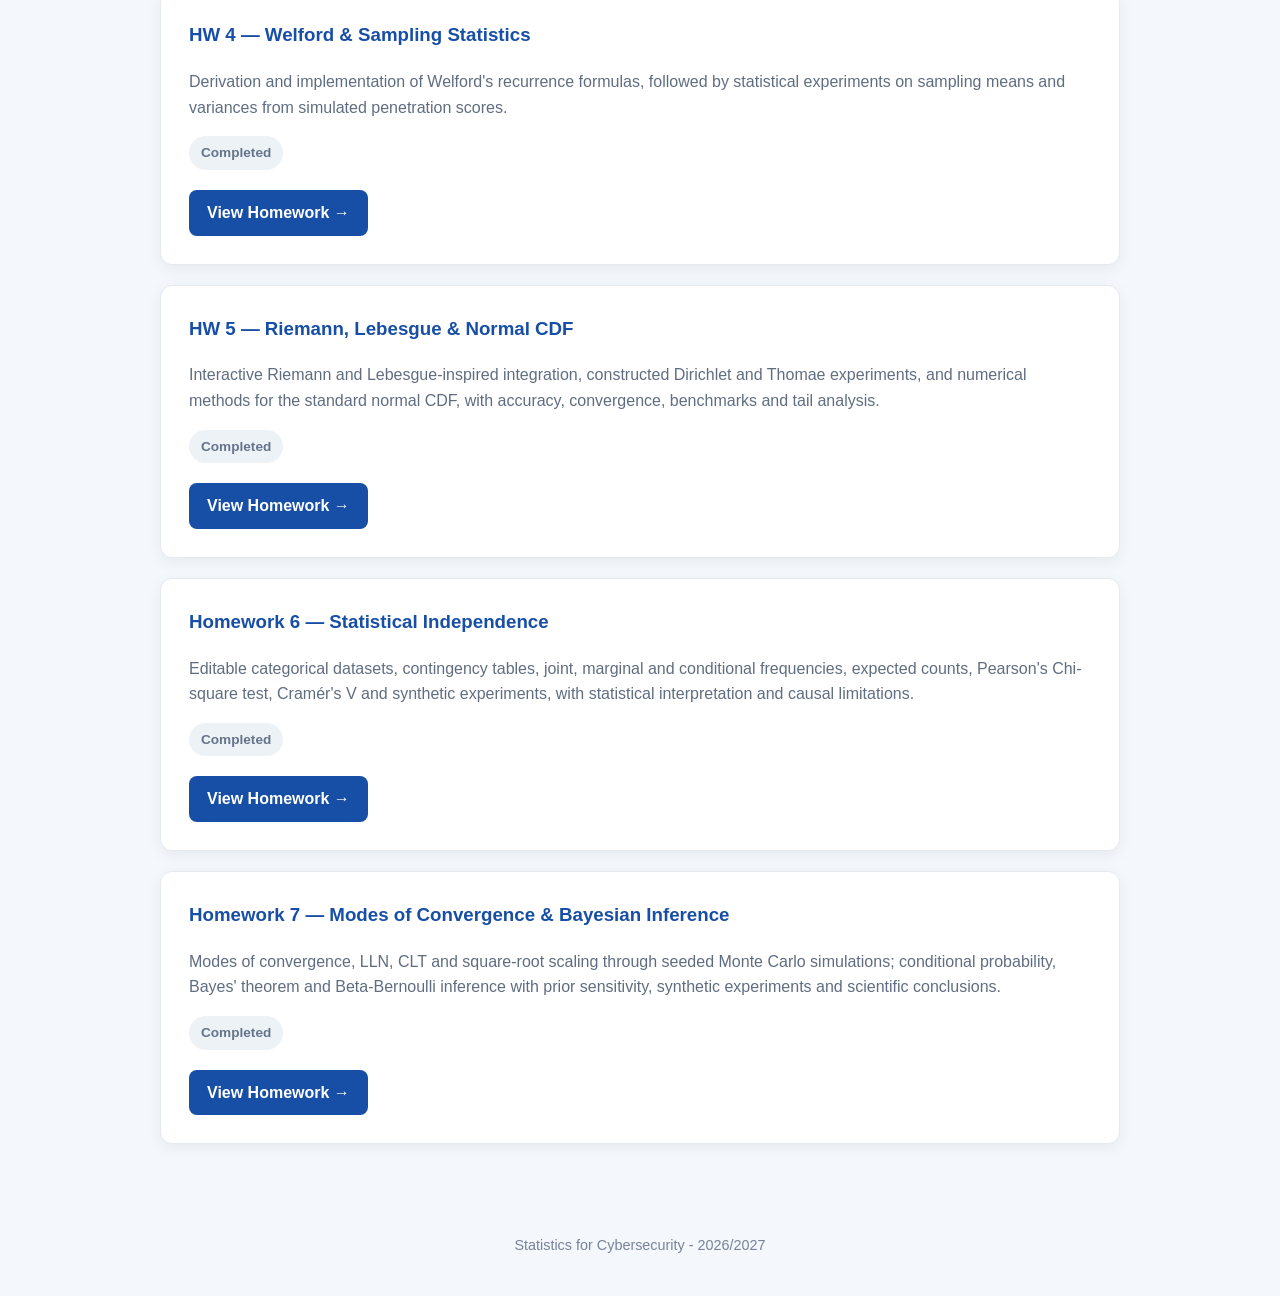
==== commit 88d5c870: "HW7 - Final Validation and Publication" ====
--- a/index.html
+++ b/index.html
@@ -179,6 +179,28 @@
 
       </div>
 
+      <div class="card">
+
+        <h3>Homework 7 — Modes of Convergence &amp; Bayesian Inference</h3>
+
+        <p>
+          Modes of convergence, LLN, CLT and square-root
+          scaling through seeded Monte Carlo simulations;
+          conditional probability, Bayes' theorem and
+          Beta-Bernoulli inference with prior sensitivity,
+          synthetic experiments and scientific conclusions.
+        </p>
+
+        <span class="status">Completed</span>
+
+        <div class="card-actions">
+          <a href="homework-08/" class="homework-button">
+            View Homework →
+          </a>
+        </div>
+
+      </div>
+
     </section>
   </main>
 
